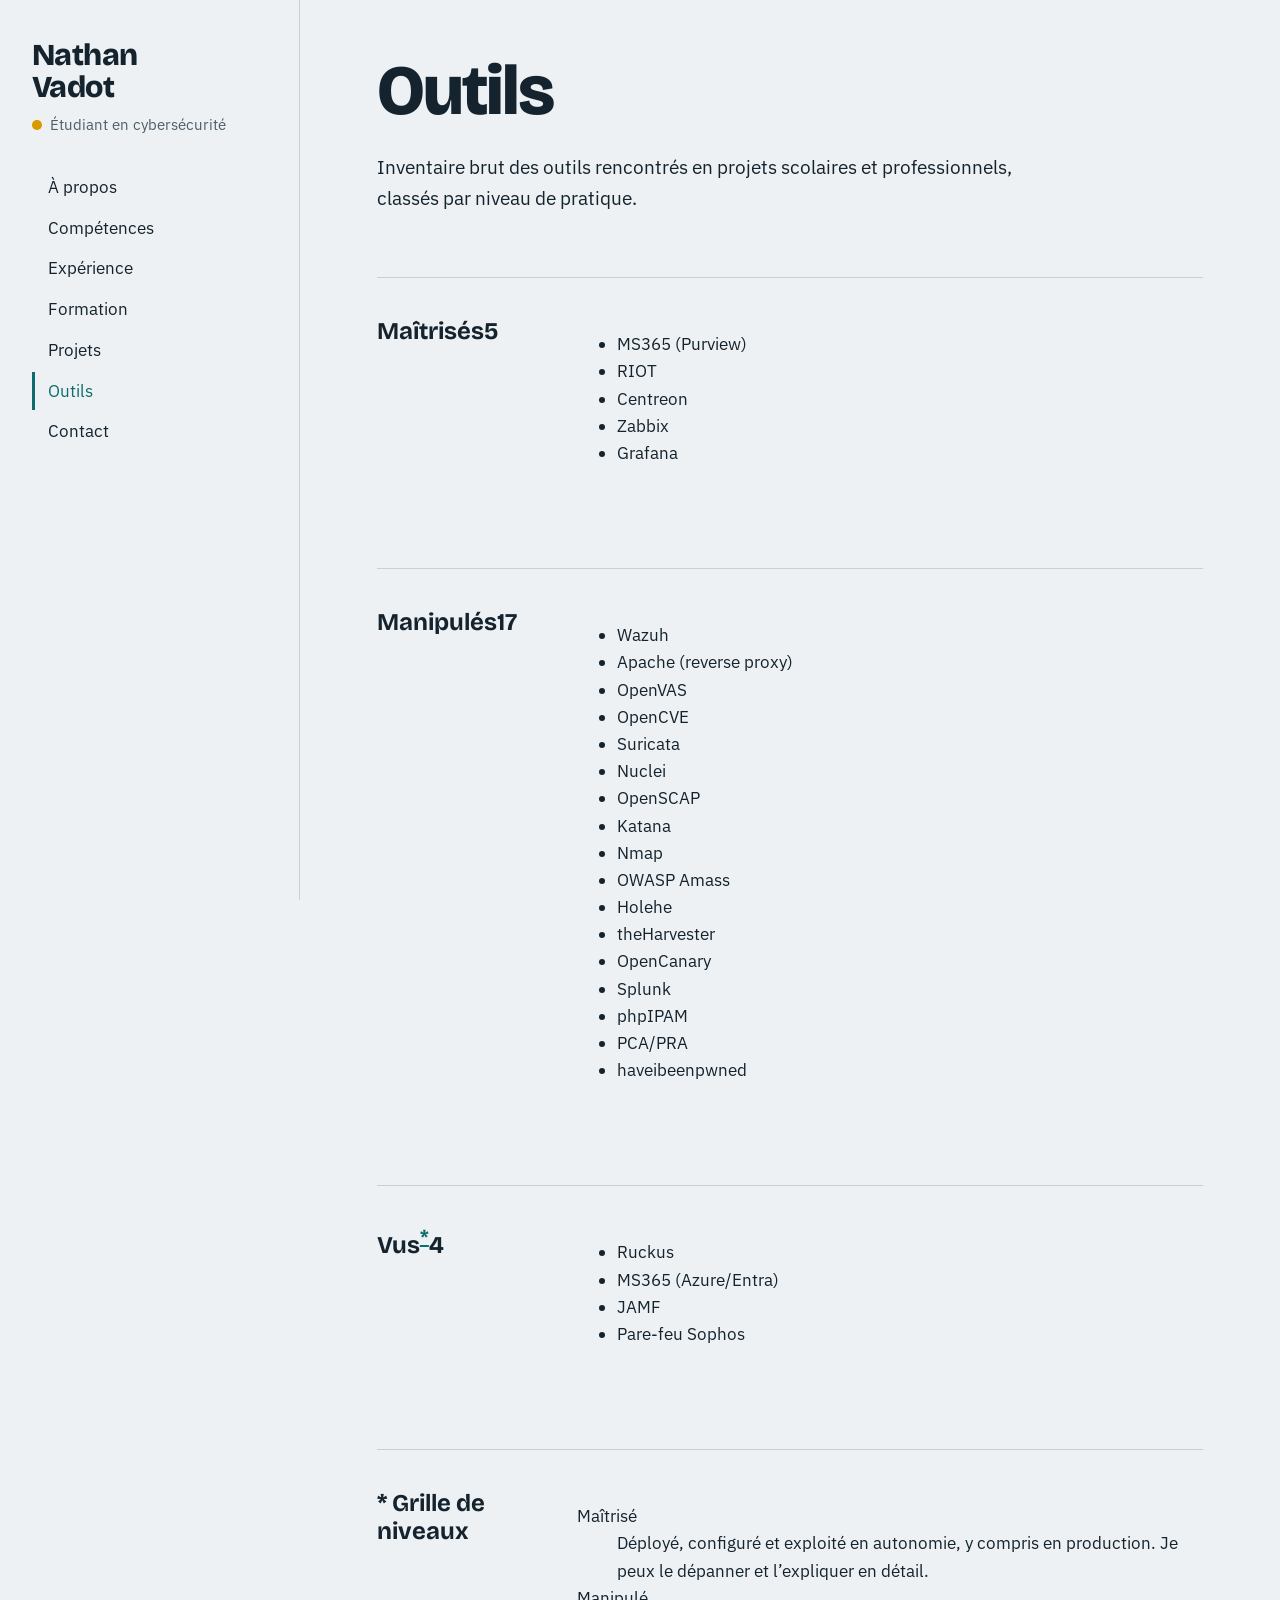
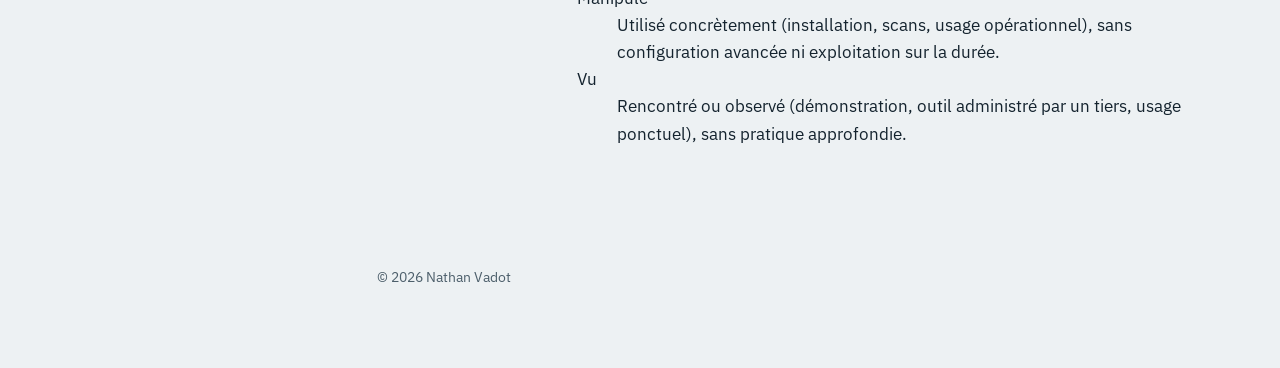
==== outils.html @ 35ba892b "outils" ====
<!DOCTYPE html>
<html lang="fr"><head><meta charset="utf-8"><meta name="viewport" content="width=device-width,initial-scale=1"><link rel="preconnect" href="https://fonts.googleapis.com"><link rel="preconnect" href="https://fonts.gstatic.com" crossorigin><link href="https://fonts.googleapis.com/css2?family=Bricolage+Grotesque:wght@600;700;800&family=IBM+Plex+Sans:wght@400;600&display=swap" rel="stylesheet"><link rel="stylesheet" href="style.css">
<title>Outils – Nathan Vadot</title>
<meta name="description" content="Inventaire des outils vus en projets scolaires et professionnels, classés par niveau de maîtrise.">
</head><body>
<aside>
<div>
<p class="who">Nathan<br>Vadot</p>
<p class="role"><span class="dot" aria-hidden="true"></span>Étudiant en cybersécurité</p>
</div>
<nav aria-label="Navigation principale"><ul>
<li><a href="index.html#apropos" >À propos</a></li>
<li><a href="index.html#competences">Compétences</a></li>
<li><a href="index.html#experience">Expérience</a></li>
<li><a href="index.html#formation">Formation</a></li>
<li><a href="projets.html">Projets</a></li>
<li><a href="outils.html" aria-current="page">Outils</a></li>
<li><a href="index.html#contact">Contact</a></li>
</ul></nav>
</aside>
<main>
<h1>Outils</h1>
<p class="lead">Inventaire brut des outils rencontrés en projets scolaires et professionnels, classés par niveau de pratique.</p>

<section class="row first" id="maitrises">
<h2>Maîtrisés<span class="count">5</span></h2>
<ul class="tools">
<li>MS365 (Purview)</li><li>RIOT</li><li>Centreon</li><li>Zabbix</li><li>Grafana</li>
</ul>
</section>

<section class="row" id="manipules">
<h2>Manipulés<span class="count">17</span></h2>
<ul class="tools">
<li>Wazuh</li><li>Apache (reverse proxy)</li><li>OpenVAS</li><li>OpenCVE</li><li>Suricata</li><li>Nuclei</li><li>OpenSCAP</li><li>Katana</li><li>Nmap</li><li>OWASP Amass</li><li>Holehe</li><li>theHarvester</li><li>OpenCanary</li><li>Splunk</li><li>phpIPAM</li><li>PCA/PRA</li><li>haveibeenpwned</li>
</ul>
</section>

<section class="row" id="vus">
<h2>Vus<sup><a href="#grading" aria-label="Voir la grille de niveaux">*</a></sup><span class="count">4</span></h2>
<ul class="tools">
<li>Ruckus</li><li>MS365 (Azure/Entra)</li><li>JAMF</li><li>Pare-feu Sophos</li>
</ul>
</section>

<section class="row" id="grading">
<h2>* Grille de niveaux</h2>
<!-- TODO : adapte ces définitions à ta propre grille -->
<dl class="grade">
<dt>Maîtrisé</dt><dd>Déployé, configuré et exploité en autonomie, y compris en production. Je peux le dépanner et l’expliquer en détail.</dd>
<dt>Manipulé</dt><dd>Utilisé concrètement (installation, scans, usage opérationnel), sans configuration avancée ni exploitation sur la durée.</dd>
<dt>Vu</dt><dd>Rencontré ou observé (démonstration, outil administré par un tiers, usage ponctuel), sans pratique approfondie.</dd>
</dl>
</section>
<footer>© 2026 Nathan Vadot</footer>
</main></body></html>
---- style.css ----
:root{--fog:#EDF1F3;--ink:#14232E;--muted:#4D5F6B;--teal:#0E6C6C;--teal-d:#0A5252;--line:#C5D0D7;--amber:#D99A00}
*{box-sizing:border-box}
html{scroll-behavior:smooth}
body{margin:0;background:var(--fog);color:var(--ink);font:400 1.0625rem/1.6 "IBM Plex Sans",system-ui,sans-serif;display:grid;grid-template-columns:300px 1fr;min-height:100vh}
a{color:var(--teal)}
a:focus-visible,.btn:focus-visible{outline:3px solid var(--amber);outline-offset:3px}
aside{position:sticky;top:0;height:100vh;padding:2.5rem 2rem;border-right:1px solid var(--line);display:flex;flex-direction:column;gap:2rem}
.who{font:800 1.9rem/1.05 "Bricolage Grotesque",sans-serif;margin:0;letter-spacing:-.02em}
.role{color:var(--muted);margin:.5rem 0 0;font-size:.95rem}
.dot{display:inline-block;width:.6rem;height:.6rem;border-radius:50%;background:var(--amber);margin-right:.5rem}
nav ul{list-style:none;margin:0;padding:0;display:grid;gap:.15rem}
nav a{display:block;padding:.35rem 0 .35rem .8rem;border-left:3px solid transparent;color:var(--ink);text-decoration:none}
nav a:hover,nav a[aria-current]{border-left-color:var(--teal);color:var(--teal)}
main{padding:3.5rem clamp(1.5rem,6vw,5rem) 5rem;max-width:62rem}
h1{font:800 clamp(2.4rem,5.5vw,4.4rem)/1.02 "Bricolage Grotesque",sans-serif;letter-spacing:-.03em;margin:0 0 1.5rem;max-width:14ch}
h2{font:700 1.5rem/1.2 "Bricolage Grotesque",sans-serif;margin:0}
h3{font:600 1.1rem/1.3 "Bricolage Grotesque",sans-serif;margin:0 0 .25rem}
.lead{font-size:1.2rem;max-width:40rem}
.actions{display:flex;flex-wrap:wrap;gap:.75rem;margin:1.75rem 0 0}
.btn{display:inline-block;padding:.7rem 1.2rem;background:var(--teal);color:#fff;text-decoration:none;font-weight:600;border-radius:4px}
.btn:hover{background:var(--teal-d)}
.btn.alt{background:transparent;color:var(--teal);box-shadow:inset 0 0 0 2px var(--teal)}
.btn.alt:hover{background:var(--teal);color:#fff}
.row{display:grid;grid-template-columns:11rem 1fr;gap:1.5rem;padding:2.25rem 0;border-top:1px solid var(--line);margin-top:3rem}
.row.first{margin-top:4rem}
.row>h2{padding-top:.15rem}
.entry+.entry{margin-top:1.75rem}
.meta{color:var(--muted);font-size:.95rem;margin:0 0 .6rem}
ul.plain{margin:.5rem 0 0;padding-left:1.1rem}
ul.plain li{margin:.3rem 0}
.skills{display:grid;grid-template-columns:repeat(auto-fit,minmax(15rem,1fr));gap:1.5rem 2rem}
.skills p{margin:.25rem 0 0}
.todo{border-left:3px solid var(--amber);padding-left:1rem}
footer{color:var(--muted);font-size:.9rem;margin-top:4rem}
@media(max-width:860px){
body{display:block}
aside{position:static;height:auto;border-right:0;border-bottom:1px solid var(--line);padding:1.5rem}
nav ul{display:flex;flex-wrap:wrap;gap:.25rem 1.25rem}
nav a{border-left:0;border-bottom:3px solid transparent;padding:.25rem 0}
nav a:hover,nav a[aria-current]{border-bottom-color:var(--teal)}
.row{grid-template-columns:1fr;gap:.75rem}
main{padding-top:2.5rem}
.tools{list-style:none;margin:1rem 0 0;padding:0;display:grid;grid-template-columns:repeat(auto-fill,minmax(13rem,1fr));gap:.4rem .75rem;font:500 .95rem/1.4 ui-monospace,"SF Mono",Menlo,Consolas,monospace}
.tools li{padding:.3rem 0;border-bottom:1px solid var(--line)}
.count{color:var(--muted);font:400 .9rem ui-monospace,Menlo,Consolas,monospace;margin-left:.4rem}
h2 sup a{text-decoration:none;color:var(--amber)}
dl.grade{margin:0}
dl.grade dt{font-weight:600;margin-top:1rem}
dl.grade dd{margin:.15rem 0 0;color:var(--muted)}
}
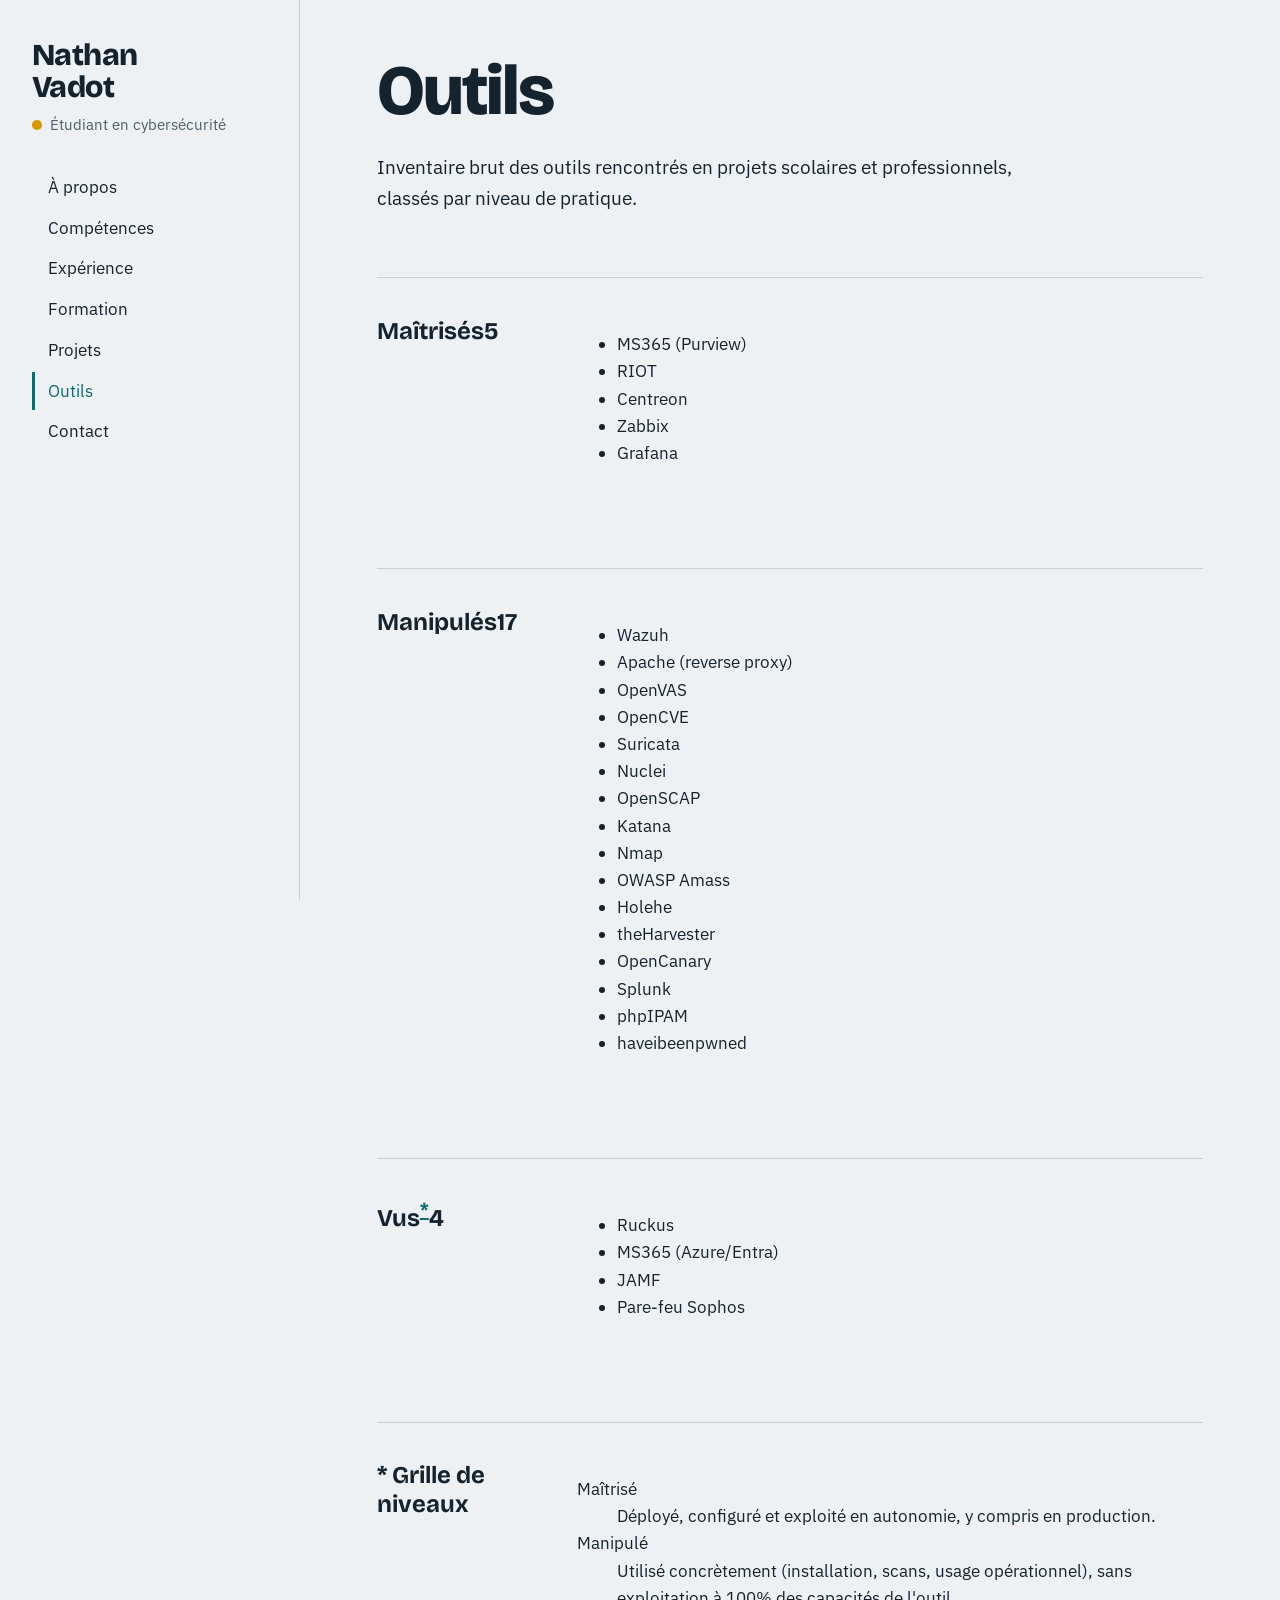
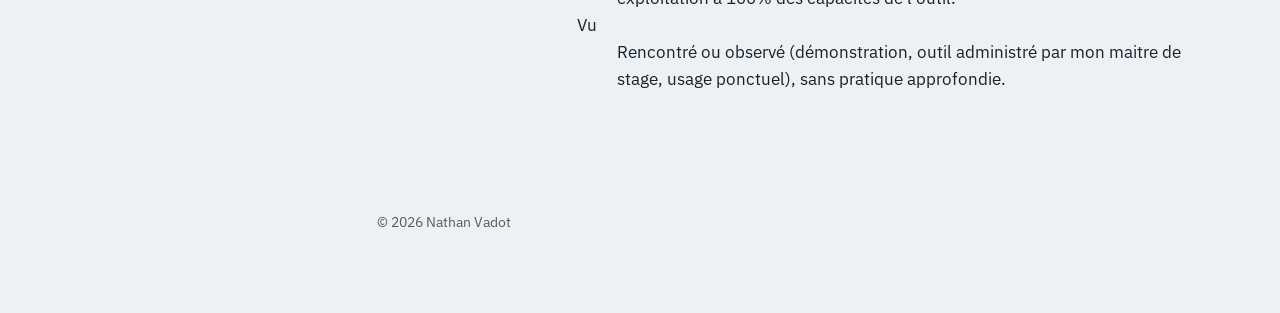
==== commit 57a02a5a: "Outils précisés" ====
--- a/outils.html
+++ b/outils.html
@@ -32,7 +32,7 @@
 <section class="row" id="manipules">
 <h2>Manipulés<span class="count">17</span></h2>
 <ul class="tools">
-<li>Wazuh</li><li>Apache (reverse proxy)</li><li>OpenVAS</li><li>OpenCVE</li><li>Suricata</li><li>Nuclei</li><li>OpenSCAP</li><li>Katana</li><li>Nmap</li><li>OWASP Amass</li><li>Holehe</li><li>theHarvester</li><li>OpenCanary</li><li>Splunk</li><li>phpIPAM</li><li>PCA/PRA</li><li>haveibeenpwned</li>
+<li>Wazuh</li><li>Apache (reverse proxy)</li><li>OpenVAS</li><li>OpenCVE</li><li>Suricata</li><li>Nuclei</li><li>OpenSCAP</li><li>Katana</li><li>Nmap</li><li>OWASP Amass</li><li>Holehe</li><li>theHarvester</li><li>OpenCanary</li><li>Splunk</li><li>phpIPAM</li><li>haveibeenpwned</li>
 </ul>
 </section>
 
@@ -47,9 +47,9 @@
 <h2>* Grille de niveaux</h2>
 <!-- TODO : adapte ces définitions à ta propre grille -->
 <dl class="grade">
-<dt>Maîtrisé</dt><dd>Déployé, configuré et exploité en autonomie, y compris en production. Je peux le dépanner et l’expliquer en détail.</dd>
-<dt>Manipulé</dt><dd>Utilisé concrètement (installation, scans, usage opérationnel), sans configuration avancée ni exploitation sur la durée.</dd>
-<dt>Vu</dt><dd>Rencontré ou observé (démonstration, outil administré par un tiers, usage ponctuel), sans pratique approfondie.</dd>
+<dt>Maîtrisé</dt><dd>Déployé, configuré et exploité en autonomie, y compris en production.</dd>
+<dt>Manipulé</dt><dd>Utilisé concrètement (installation, scans, usage opérationnel), sans exploitation à 100% des capacités de l'outil.</dd>
+<dt>Vu</dt><dd>Rencontré ou observé (démonstration, outil administré par mon maitre de stage, usage ponctuel), sans pratique approfondie.</dd>
 </dl>
 </section>
 <footer>© 2026 Nathan Vadot</footer>
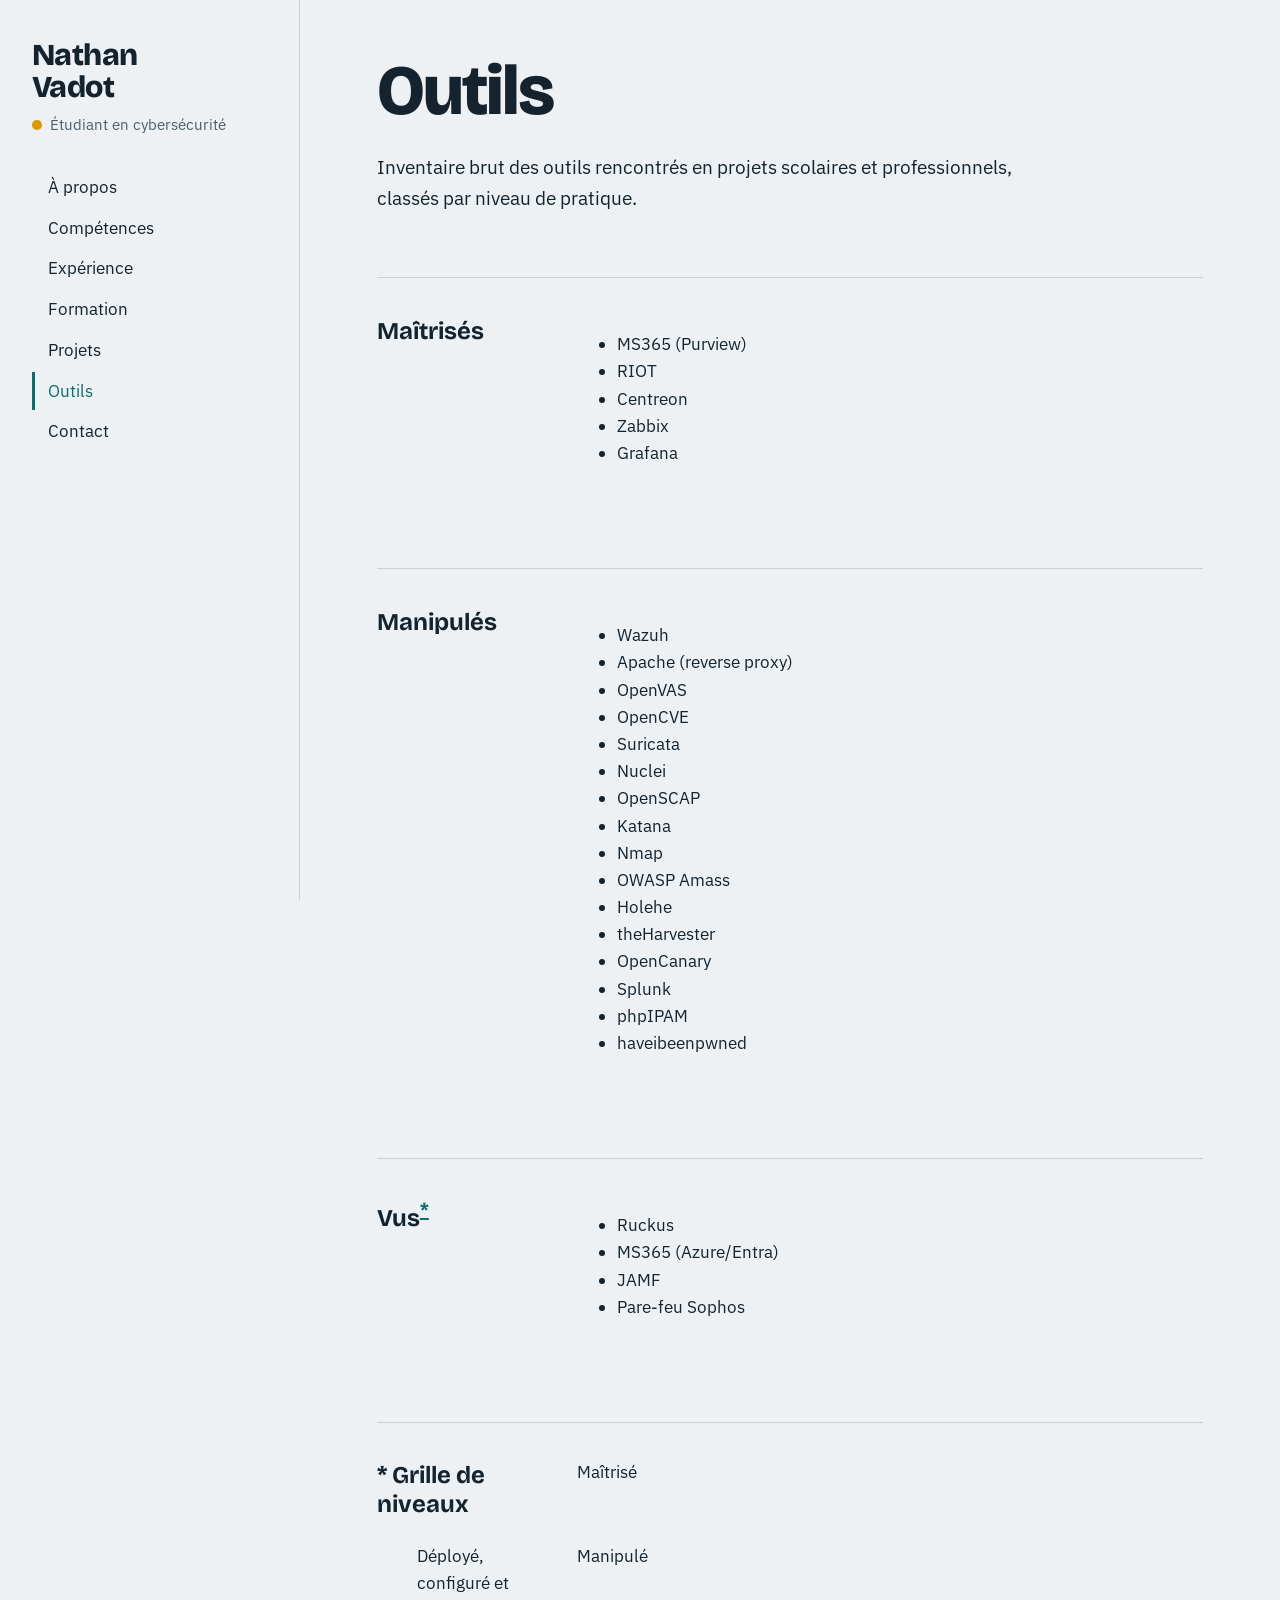
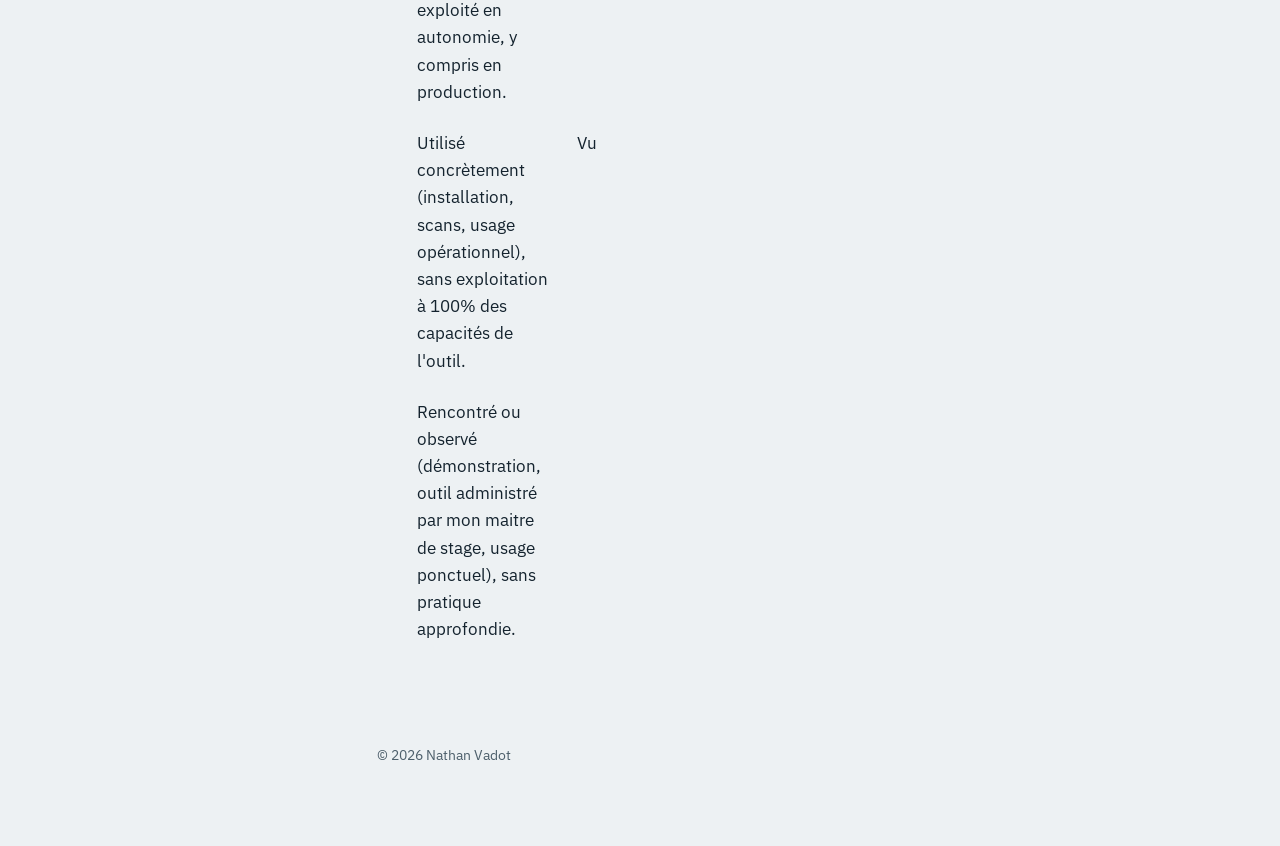
==== commit b3187e20: "u6" ====
--- a/outils.html
+++ b/outils.html
@@ -23,29 +23,28 @@
 <p class="lead">Inventaire brut des outils rencontrés en projets scolaires et professionnels, classés par niveau de pratique.</p>
 
 <section class="row first" id="maitrises">
-<h2>Maîtrisés<span class="count">5</span></h2>
+<h2>Maîtrisés</h2>
 <ul class="tools">
 <li>MS365 (Purview)</li><li>RIOT</li><li>Centreon</li><li>Zabbix</li><li>Grafana</li>
 </ul>
 </section>
 
 <section class="row" id="manipules">
-<h2>Manipulés<span class="count">17</span></h2>
+<h2>Manipulés</h2>
 <ul class="tools">
 <li>Wazuh</li><li>Apache (reverse proxy)</li><li>OpenVAS</li><li>OpenCVE</li><li>Suricata</li><li>Nuclei</li><li>OpenSCAP</li><li>Katana</li><li>Nmap</li><li>OWASP Amass</li><li>Holehe</li><li>theHarvester</li><li>OpenCanary</li><li>Splunk</li><li>phpIPAM</li><li>haveibeenpwned</li>
 </ul>
 </section>
 
 <section class="row" id="vus">
-<h2>Vus<sup><a href="#grading" aria-label="Voir la grille de niveaux">*</a></sup><span class="count">4</span></h2>
+<h2>Vus<sup><a href="#grading" aria-label="Voir la grille de niveaux">*</a></h2>
 <ul class="tools">
 <li>Ruckus</li><li>MS365 (Azure/Entra)</li><li>JAMF</li><li>Pare-feu Sophos</li>
 </ul>
 </section>
 
 <section class="row" id="grading">
-<h2>* Grille de niveaux</h2>
-<!-- TODO : adapte ces définitions à ta propre grille -->
+<h2>* Grille de niveaux</h2
 <dl class="grade">
 <dt>Maîtrisé</dt><dd>Déployé, configuré et exploité en autonomie, y compris en production.</dd>
 <dt>Manipulé</dt><dd>Utilisé concrètement (installation, scans, usage opérationnel), sans exploitation à 100% des capacités de l'outil.</dd>
